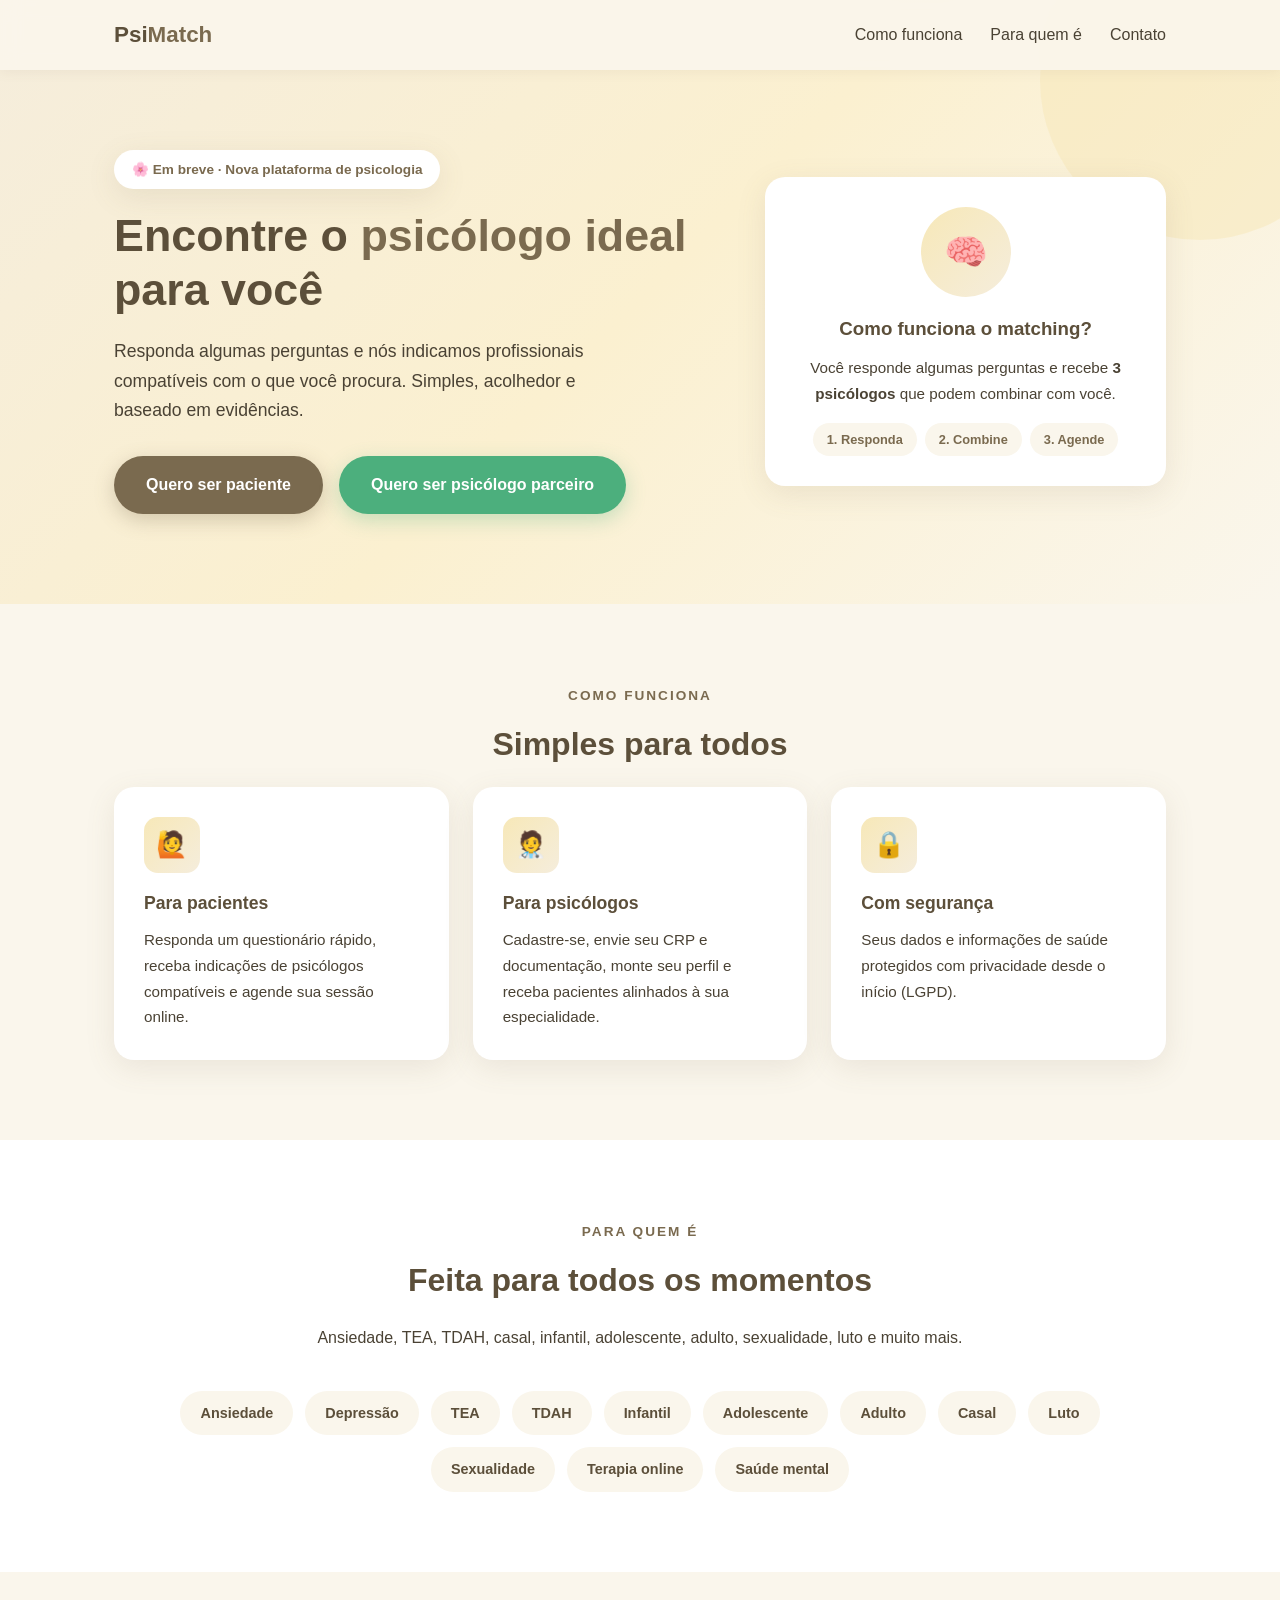
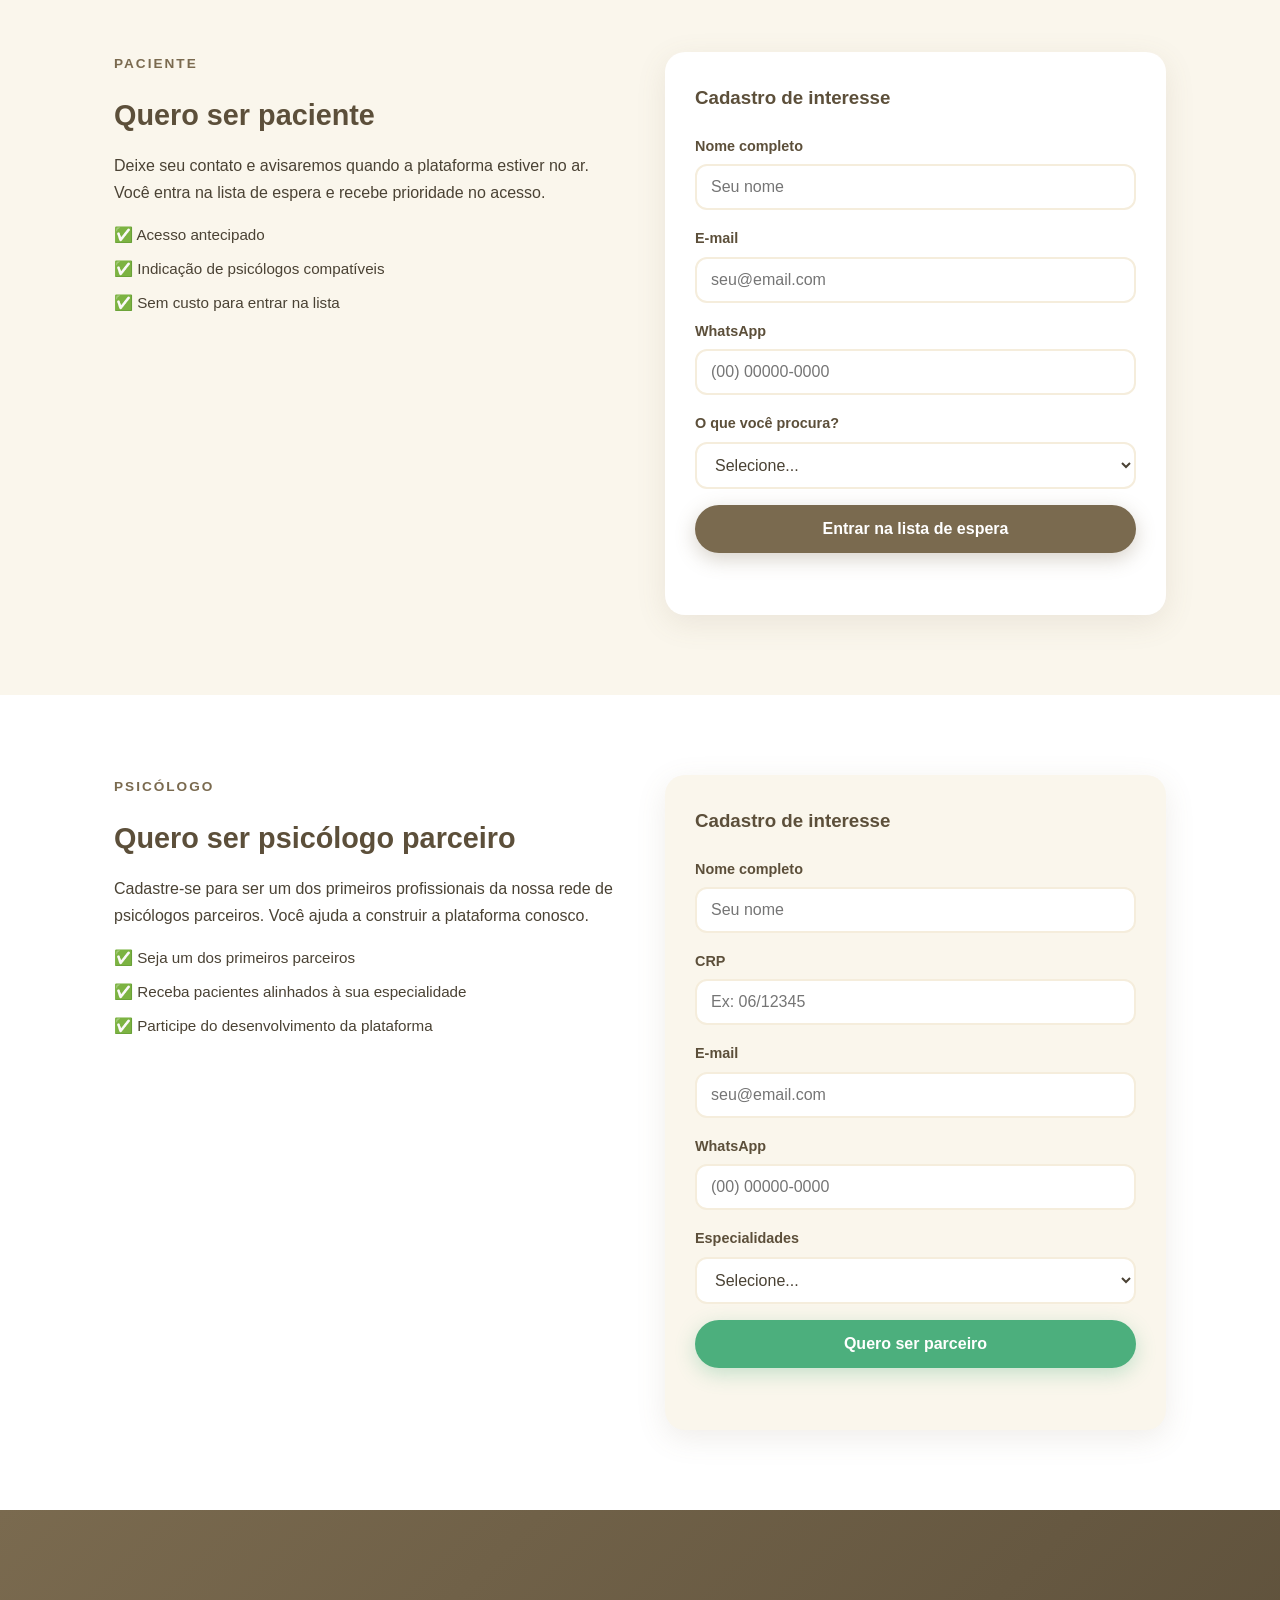
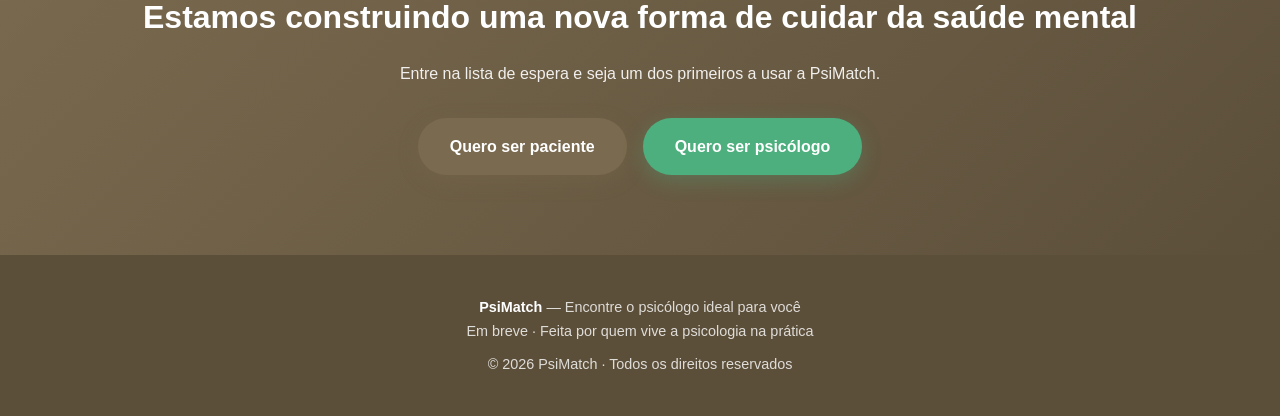
==== index.html @ 3a292c50 "Primeira versão" ====
<!DOCTYPE html>
<html lang="pt-BR">
<head>
  <meta charset="UTF-8">
  <meta name="viewport" content="width=device-width, initial-scale=1.0">
  <title>PsiMatch | Encontre o psicólogo ideal para você</title>
  <meta name="description" content="Estamos criando uma nova forma de encontrar psicólogos. Cadastre-se como paciente ou psicólogo parceiro.">
  <link rel="stylesheet" href="style.css">
</head>
<body>

  <!-- NAVBAR -->
  <nav>
    <div class="nav-inner">
      <div class="logo">Psi<span>Match</span></div>
      <ul class="nav-links">
        <li><a href="#como-funciona">Como funciona</a></li>
        <li><a href="#para-quem">Para quem é</a></li>
        <li><a href="#contato">Contato</a></li>
      </ul>
    </div>
  </nav>

  <!-- HERO -->
  <header class="hero">
    <div class="container hero-inner">
      <div class="hero-texto">
        <span class="hero-badge">🌸 Em breve · Nova plataforma de psicologia</span>
        <h1>Encontre o <em>psicólogo ideal</em> para você</h1>
        <p>Responda algumas perguntas e nós indicamos profissionais compatíveis com o que você procura. Simples, acolhedor e baseado em evidências.</p>
        <div class="hero-cta">
          <a href="#form-paciente" class="btn btn-primario">Quero ser paciente</a>
          <a href="#form-psicologo" class="btn btn-secundario">Quero ser psicólogo parceiro</a>
        </div>
      </div>
      <div class="hero-card">
        <div class="avatar">🧠</div>
        <h3>Como funciona o matching?</h3>
        <p>Você responde algumas perguntas e recebe <strong>3 psicólogos</strong> que podem combinar com você.</p>
        <div class="mini-passos">
          <span>1. Responda</span>
          <span>2. Combine</span>
          <span>3. Agende</span>
        </div>
      </div>
    </div>
  </header>

  <!-- COMO FUNCIONA -->
  <section id="como-funciona" class="como-funciona">
    <div class="container">
      <p class="section-tag">Como funciona</p>
      <h2 class="section-title">Simples para todos</h2>
      <div class="cards">
        <div class="card">
          <div class="icone">🙋</div>
          <h4>Para pacientes</h4>
          <p>Responda um questionário rápido, receba indicações de psicólogos compatíveis e agende sua sessão online.</p>
        </div>
        <div class="card">
          <div class="icone">🧑‍⚕️</div>
          <h4>Para psicólogos</h4>
          <p>Cadastre-se, envie seu CRP e documentação, monte seu perfil e receba pacientes alinhados à sua especialidade.</p>
        </div>
        <div class="card">
          <div class="icone">🔒</div>
          <h4>Com segurança</h4>
          <p>Seus dados e informações de saúde protegidos com privacidade desde o início (LGPD).</p>
        </div>
      </div>
    </div>
  </section>

  <!-- PARA QUEM É -->
  <section id="para-quem" class="para-quem">
    <div class="container">
      <p class="section-tag">Para quem é</p>
      <h2 class="section-title">Feita para todos os momentos</h2>
      <p class="section-sub">Ansiedade, TEA, TDAH, casal, infantil, adolescente, adulto, sexualidade, luto e muito mais.</p>
      <div class="tags">
        <span>Ansiedade</span><span>Depressão</span><span>TEA</span><span>TDAH</span>
        <span>Infantil</span><span>Adolescente</span><span>Adulto</span><span>Casal</span>
        <span>Luto</span><span>Sexualidade</span><span>Terapia online</span><span>Saúde mental</span>
      </div>
    </div>
  </section>

  <!-- FORMULÁRIO PACIENTE -->
  <section id="form-paciente" class="form-section">
    <div class="container form-grid">
      <div class="form-info">
        <p class="section-tag">Paciente</p>
        <h2>Quero ser paciente</h2>
        <p>Deixe seu contato e avisaremos quando a plataforma estiver no ar. Você entra na lista de espera e recebe prioridade no acesso.</p>
        <ul class="beneficios">
          <li>✅ Acesso antecipado</li>
          <li>✅ Indicação de psicólogos compatíveis</li>
          <li>✅ Sem custo para entrar na lista</li>
        </ul>
      </div>
      <form id="formPaciente" class="form-card">
        <h3>Cadastro de interesse</h3>
        <label>Nome completo <input type="text" id="pacNome" placeholder="Seu nome" required></label>
        <label>E-mail <input type="email" id="pacEmail" placeholder="seu@email.com" required></label>
        <label>WhatsApp <input type="tel" id="pacWhats" placeholder="(00) 00000-0000" required></label>
        <label>O que você procura?
          <select id="pacMotivo">
            <option value="">Selecione...</option>
            <option>Ansiedade</option>
            <option>Depressão</option>
            <option>TEA (autismo)</option>
            <option>TDAH</option>
            <option>Atendimento infantil</option>
            <option>Atendimento adolescente</option>
            <option>Terapia de casal</option>
            <option>Outro</option>
          </select>
        </label>
        <button type="submit" class="btn btn-primario btn-full">Entrar na lista de espera</button>
        <p class="form-msg" id="msgPaciente"></p>
      </form>
    </div>
  </section>

  <!-- FORMULÁRIO PSICÓLOGO -->
  <section id="form-psicologo" class="form-section form-section-alt">
    <div class="container form-grid">
      <div class="form-info">
        <p class="section-tag">Psicólogo</p>
        <h2>Quero ser psicólogo parceiro</h2>
        <p>Cadastre-se para ser um dos primeiros profissionais da nossa rede de psicólogos parceiros. Você ajuda a construir a plataforma conosco.</p>
        <ul class="beneficios">
          <li>✅ Seja um dos primeiros parceiros</li>
          <li>✅ Receba pacientes alinhados à sua especialidade</li>
          <li>✅ Participe do desenvolvimento da plataforma</li>
        </ul>
      </div>
      <form id="formPsicologo" class="form-card">
        <h3>Cadastro de interesse</h3>
        <label>Nome completo <input type="text" id="psiNome" placeholder="Seu nome" required></label>
        <label>CRP <input type="text" id="psiCrp" placeholder="Ex: 06/12345" required></label>
        <label>E-mail <input type="email" id="psiEmail" placeholder="seu@email.com" required></label>
        <label>WhatsApp <input type="tel" id="psiWhats" placeholder="(00) 00000-0000" required></label>
        <label>Especialidades
          <select id="psiEsp">
            <option value="">Selecione...</option>
            <option>Saúde mental</option>
            <option>TEA (autismo)</option>
            <option>ABA</option>
            <option>Infantil</option>
            <option>Adolescente</option>
            <option>Casal</option>
            <option>Outro</option>
          </select>
        </label>
        <button type="submit" class="btn btn-secundario btn-full">Quero ser parceiro</button>
        <p class="form-msg" id="msgPsicologo"></p>
      </form>
    </div>
  </section>

  <!-- CTA FINAL -->
  <section class="cta">
    <div class="container">
      <h2>Estamos construindo uma nova forma de cuidar da saúde mental</h2>
      <p>Entre na lista de espera e seja um dos primeiros a usar a PsiMatch.</p>
      <div class="hero-cta" style="justify-content:center;">
        <a href="#form-paciente" class="btn btn-primario">Quero ser paciente</a>
        <a href="#form-psicologo" class="btn btn-secundario">Quero ser psicólogo</a>
      </div>
    </div>
  </section>

  <!-- RODAPÉ -->
  <footer id="contato">
    <div class="container">
      <p><strong>PsiMatch</strong> — Encontre o psicólogo ideal para você</p>
      <p>Em breve · Feita por quem vive a psicologia na prática</p>
      <p style="margin-top:8px;">© 2026 PsiMatch · Todos os direitos reservados</p>
    </div>
  </footer>

  <script src="script.js"></script>
</body>
</html>
---- style.css ----
:root {
  --bege: #F5EDDC;
  --bege-claro: #FAF6EC;
  --amarelo: #F7E8B8;
  --amarelo-suave: #FBF0D0;
  --marrom: #7A6A4F;
  --marrom-escuro: #5C4F3A;
  --texto: #4A4234;
  --branco: #FFFFFF;
  --verde: #4CAF7D;
  --sombra: 0 8px 30px rgba(122, 106, 79, 0.12);
  --raio: 20px;
}

* { margin: 0; padding: 0; box-sizing: border-box; }
html { scroll-behavior: smooth; }

body {
  font-family: 'Segoe UI', 'Helvetica Neue', Arial, sans-serif;
  color: var(--texto);
  background: var(--bege-claro);
  line-height: 1.7;
  overflow-x: hidden;
}

.container { max-width: 1100px; margin: 0 auto; padding: 0 24px; }

/* NAVBAR */
nav {
  position: fixed; top: 0; left: 0; right: 0;
  background: rgba(250, 246, 236, 0.92);
  backdrop-filter: blur(10px);
  z-index: 1000;
  box-shadow: 0 2px 12px rgba(122, 106, 79, 0.08);
}
.nav-inner {
  display: flex; align-items: center; justify-content: space-between;
  padding: 16px 24px; max-width: 1100px; margin: 0 auto;
}
.logo { font-size: 1.4rem; font-weight: 800; color: var(--marrom-escuro); }
.logo span { color: var(--marrom); }
.nav-links { display: flex; gap: 28px; list-style: none; }
.nav-links a { text-decoration: none; color: var(--texto); font-weight: 500; transition: color .3s; }
.nav-links a:hover { color: var(--marrom); }

/* HERO */
.hero {
  padding: 150px 0 90px;
  background: linear-gradient(135deg, var(--bege) 0%, var(--amarelo-suave) 50%, var(--bege-claro) 100%);
  position: relative; overflow: hidden;
}
.hero::before {
  content: ''; position: absolute; width: 320px; height: 320px;
  background: rgba(247, 232, 184, 0.5); border-radius: 50%;
  top: -80px; right: -80px;
}
.hero-inner {
  position: relative; z-index: 2;
  display: grid; grid-template-columns: 1.2fr 0.8fr; gap: 50px; align-items: center;
}
.hero-badge {
  display: inline-block; background: var(--branco); color: var(--marrom);
  padding: 8px 18px; border-radius: 50px; font-size: .85rem; font-weight: 600;
  margin-bottom: 20px; box-shadow: var(--sombra);
}
.hero h1 { font-size: 2.8rem; line-height: 1.2; color: var(--marrom-escuro); margin-bottom: 20px; font-weight: 800; }
.hero h1 em { font-style: normal; color: var(--marrom); }
.hero p { font-size: 1.1rem; max-width: 520px; margin-bottom: 30px; }
.hero-cta { display: flex; gap: 16px; flex-wrap: wrap; }

.btn {
  display: inline-block; padding: 15px 32px; border-radius: 50px;
  text-decoration: none; font-weight: 600; font-size: 1rem; border: none; cursor: pointer;
  transition: transform .2s, box-shadow .3s;
}
.btn:hover { transform: translateY(-2px); }
.btn-primario { background: var(--marrom); color: #fff; box-shadow: 0 6px 20px rgba(122,106,79,.3); }
.btn-primario:hover { background: var(--marrom-escuro); }
.btn-secundario { background: var(--verde); color: #fff; box-shadow: 0 6px 20px rgba(76,175,125,.3); }
.btn-secundario:hover { background: #3d8f68; }
.btn-full { width: 100%; text-align: center; }

.hero-card {
  background: var(--branco); border-radius: var(--raio); padding: 30px;
  box-shadow: var(--sombra); text-align: center;
}
.hero-card .avatar {
  width: 90px; height: 90px; border-radius: 50%;
  background: linear-gradient(135deg, var(--amarelo), var(--bege));
  margin: 0 auto 16px; display: flex; align-items: center; justify-content: center;
  font-size: 2.2rem; color: var(--marrom);
}
.hero-card h3 { color: var(--marrom-escuro); margin-bottom: 10px; }
.hero-card p { font-size: .95rem; margin-bottom: 16px; }
.mini-passos { display: flex; gap: 8px; justify-content: center; flex-wrap: wrap; }
.mini-passos span {
  background: var(--bege-claro); padding: 6px 14px; border-radius: 50px;
  font-size: .8rem; font-weight: 600; color: var(--marrom);
}

/* SEÇÕES */
section { padding: 80px 0; }
.section-tag {
  text-align: center; color: var(--marrom); font-weight: 700;
  text-transform: uppercase; letter-spacing: 2px; font-size: .85rem; margin-bottom: 10px;
}
.section-title { text-align: center; font-size: 2rem; color: var(--marrom-escuro); margin-bottom: 16px; font-weight: 800; }
.section-sub { text-align: center; max-width: 650px; margin: 0 auto 40px; }

/* COMO FUNCIONA */
.cards { display: grid; grid-template-columns: repeat(3, 1fr); gap: 24px; }
.card {
  background: var(--branco); border-radius: var(--raio); padding: 30px;
  box-shadow: var(--sombra); transition: transform .3s;
}
.card:hover { transform: translateY(-6px); }
.card .icone {
  width: 56px; height: 56px; border-radius: 14px;
  background: linear-gradient(135deg, var(--amarelo), var(--bege));
  display: flex; align-items: center; justify-content: center;
  font-size: 1.6rem; margin-bottom: 16px;
}
.card h4 { color: var(--marrom-escuro); margin-bottom: 8px; font-size: 1.1rem; }
.card p { font-size: .95rem; }

/* PARA QUEM É */
.para-quem { background: var(--branco); }
.tags { display: flex; flex-wrap: wrap; gap: 12px; justify-content: center; }
.tags span {
  background: var(--bege-claro); color: var(--marrom-escuro);
  padding: 10px 20px; border-radius: 50px; font-weight: 600; font-size: .9rem;
}

/* FORMULÁRIOS */
.form-section { background: var(--bege-claro); }
.form-section-alt { background: var(--branco); }
.form-grid { display: grid; grid-template-columns: 1fr 1fr; gap: 50px; align-items: start; }
.form-info .section-tag { text-align: left; }
.form-info h2 { font-size: 1.8rem; color: var(--marrom-escuro); margin-bottom: 12px; }
.form-info p { margin-bottom: 16px; }
.beneficios { list-style: none; }
.beneficios li { margin-bottom: 8px; font-size: .95rem; }
.form-card {
  background: var(--branco); border-radius: var(--raio); padding: 30px;
  box-shadow: var(--sombra);
}
.form-section-alt .form-card { background: var(--bege-claro); }
.form-card h3 { color: var(--marrom-escuro); margin-bottom: 20px; }
.form-card label { display: block; margin-bottom: 16px; font-weight: 600; font-size: .9rem; color: var(--marrom-escuro); }
.form-card input, .form-card select {
  width: 100%; padding: 12px 14px; margin-top: 6px;
  border: 2px solid var(--bege); border-radius: 12px;
  font-size: 1rem; font-family: inherit; background: var(--branco); color: var(--texto);
  transition: border-color .3s;
}
.form-card input:focus, .form-card select:focus { outline: none; border-color: var(--marrom); }
.form-msg { margin-top: 12px; font-weight: 600; font-size: .9rem; text-align: center; min-height: 20px; }
.form-msg.sucesso { color: var(--verde); }
.form-msg.erro { color: #c0392b; }

/* CTA FINAL */
.cta {
  background: linear-gradient(135deg, var(--marrom) 0%, var(--marrom-escuro) 100%);
  text-align: center; padding: 80px 0;
}
.cta h2 { color: #fff; font-size: 2rem; margin-bottom: 16px; font-weight: 800; }
.cta p { color: rgba(255,255,255,.9); max-width: 600px; margin: 0 auto 30px; }

/* RODAPÉ */
footer {
  background: var(--marrom-escuro); color: rgba(255,255,255,.8);
  padding: 40px 0; text-align: center; font-size: .9rem;
}
footer strong { color: #fff; }

/* RESPONSIVO */
@media (max-width: 900px) {
  .hero-inner, .form-grid { grid-template-columns: 1fr; }
  .hero { padding: 120px 0 60px; text-align: center; }
  .hero p { margin: 0 auto 30px; }
  .hero-cta { justify-content: center; }
  .cards { grid-template-columns: 1fr; }
  .nav-links { display: none; }
  .hero h1 { font-size: 2.1rem; }
}
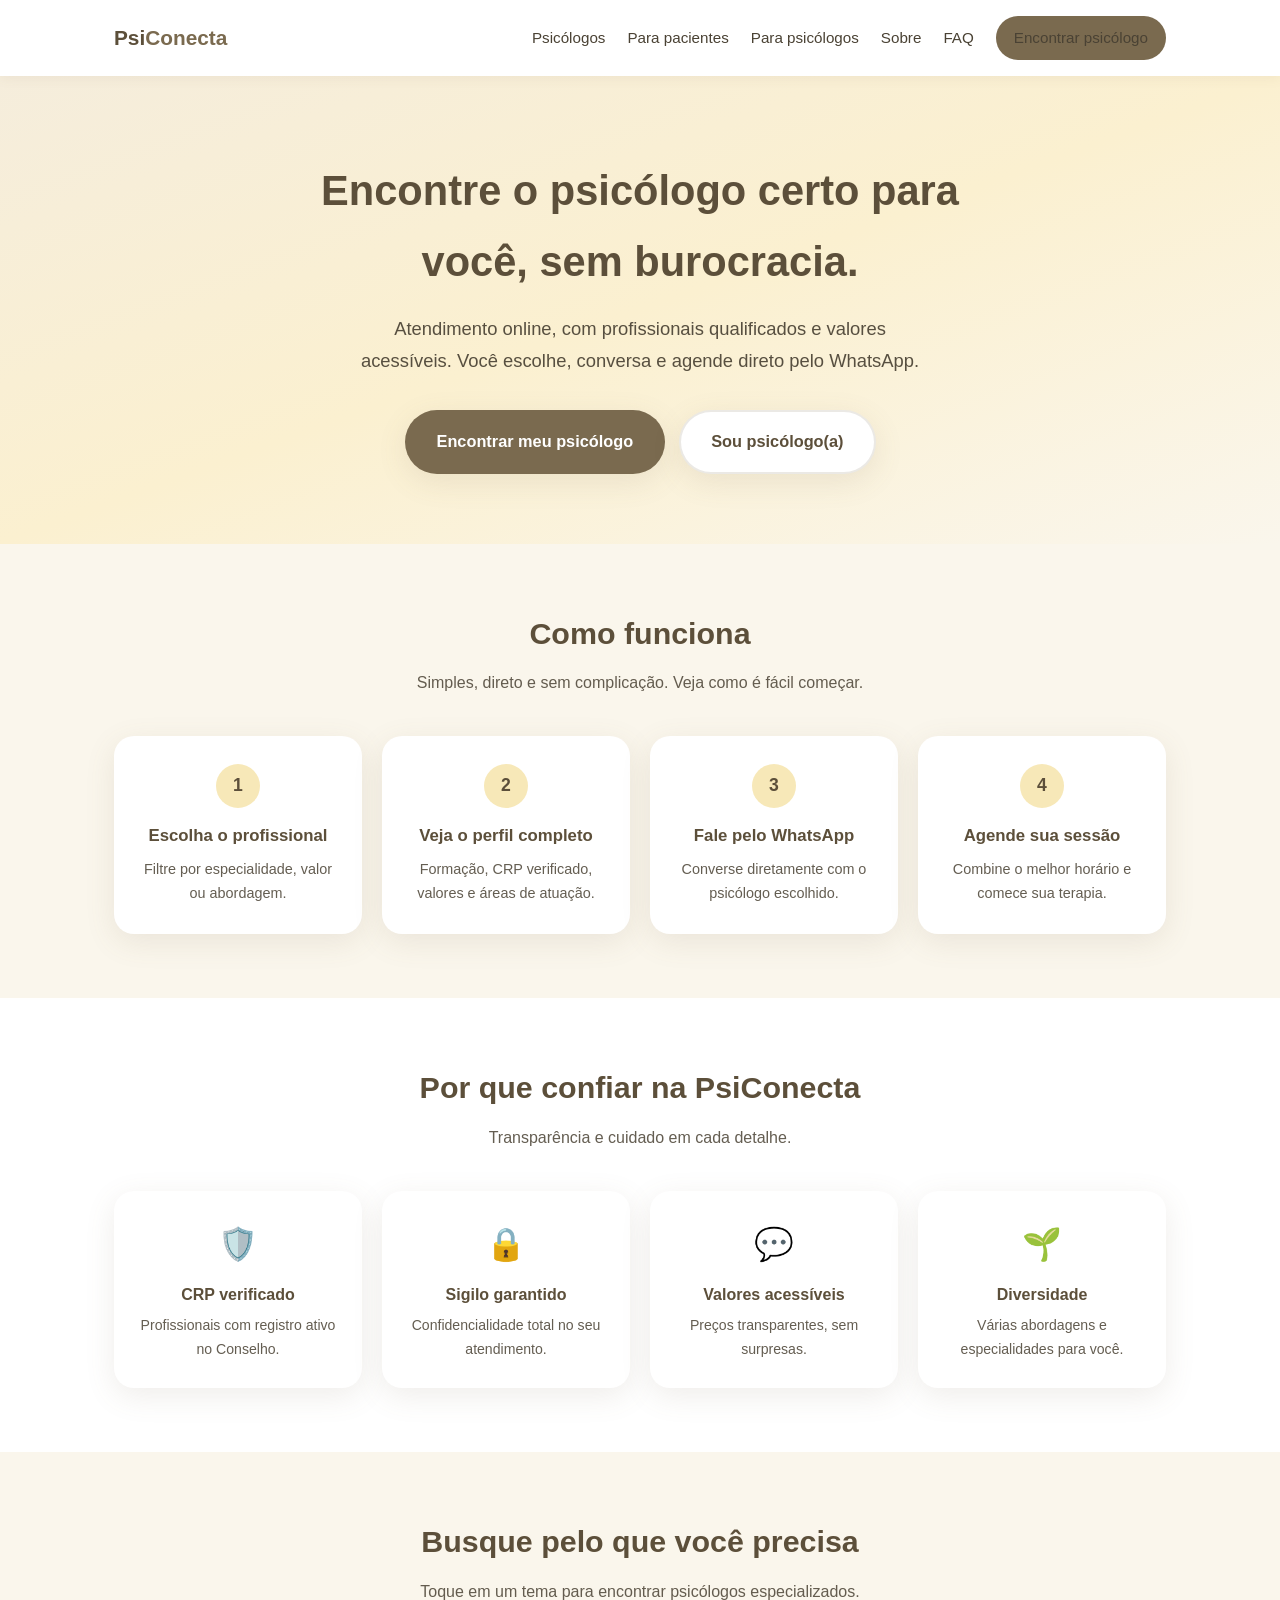
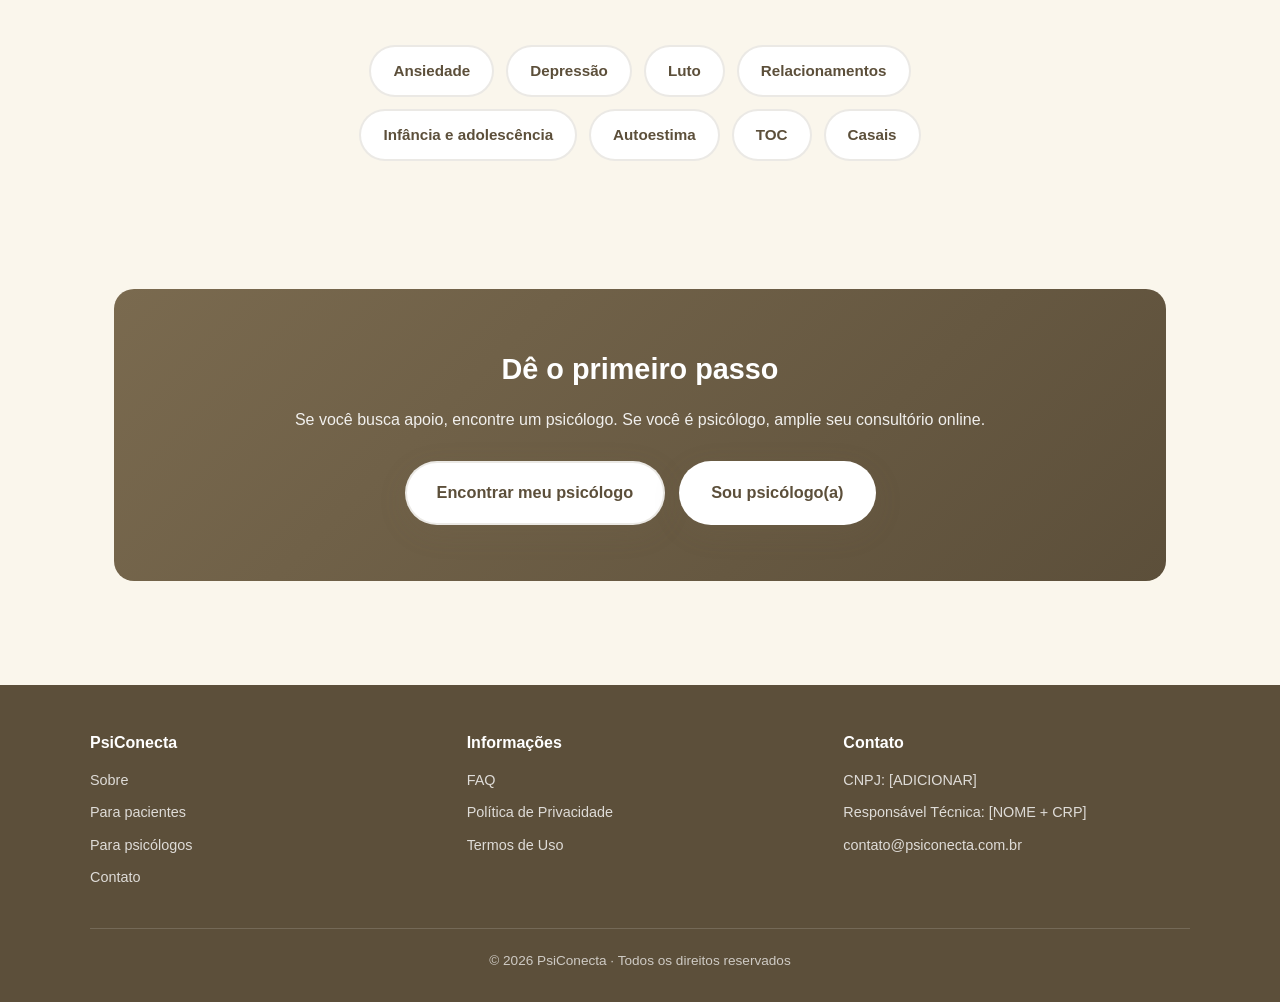
==== commit 3a23d694: "plataforma 1" ====
--- a/index.html
+++ b/index.html
@@ -3,183 +3,418 @@
 <head>
   <meta charset="UTF-8">
   <meta name="viewport" content="width=device-width, initial-scale=1.0">
-  <title>PsiMatch | Encontre o psicólogo ideal para você</title>
-  <meta name="description" content="Estamos criando uma nova forma de encontrar psicólogos. Cadastre-se como paciente ou psicólogo parceiro.">
-  <link rel="stylesheet" href="style.css">
+  <title>PsiConecta — Encontre o psicólogo certo para você</title>
+  <meta name="description" content="PsiConecta conecta pacientes a psicólogos com CRP verificado. Atendimento online, valores acessíveis e sem burocracia.">
+  <style>
+    :root {
+      --bege: #F5EDDC;
+      --bege-claro: #FAF6EC;
+      --amarelo: #F7E8B8;
+      --amarelo-suave: #FBF0D0;
+      --marrom: #7A6A4F;
+      --marrom-escuro: #5C4F3A;
+      --texto: #4A4234;
+      --branco: #FFFFFF;
+      --verde-whats: #25D366;
+      --verde-whats-escuro: #1DA851;
+      --sombra: 0 8px 30px rgba(122, 106, 79, 0.12);
+      --raio: 20px;
+    }
+    * { margin: 0; padding: 0; box-sizing: border-box; }
+    html { scroll-behavior: smooth; }
+    body {
+      font-family: 'Segoe UI', 'Helvetica Neue', Arial, sans-serif;
+      color: var(--texto);
+      background: var(--bege-claro);
+      line-height: 1.7;
+      overflow-x: hidden;
+    }
+    .container { max-width: 1100px; margin: 0 auto; padding: 0 24px; }
+
+    /* ===== NAVBAR ===== */
+    header {
+      background: var(--branco);
+      box-shadow: 0 2px 12px rgba(122, 106, 79, 0.08);
+      position: sticky;
+      top: 0;
+      z-index: 100;
+    }
+    .nav {
+      display: flex;
+      align-items: center;
+      justify-content: space-between;
+      padding: 16px 24px;
+      max-width: 1100px;
+      margin: 0 auto;
+    }
+    .logo {
+      font-weight: 800;
+      font-size: 1.3rem;
+      color: var(--marrom-escuro);
+      text-decoration: none;
+    }
+    .logo span { color: var(--marrom); }
+    .nav-links { display: flex; align-items: center; gap: 22px; }
+    .nav-links a {
+      color: var(--texto);
+      text-decoration: none;
+      font-weight: 500;
+      font-size: 0.95rem;
+    }
+    .nav-links a:hover { color: var(--marrom-escuro); }
+    .btn-nav {
+      background: var(--marrom);
+      color: #fff;
+      padding: 9px 18px;
+      border-radius: 50px;
+      font-weight: 600;
+      text-decoration: none;
+      font-size: 0.92rem;
+    }
+    .btn-nav:hover { background: var(--marrom-escuro); }
+
+    /* ===== HERO ===== */
+    .hero {
+      background: linear-gradient(160deg, var(--bege) 0%, var(--amarelo-suave) 50%, var(--bege-claro) 100%);
+      text-align: center;
+      padding: 80px 24px 70px;
+    }
+    .hero h1 {
+      font-size: 2.6rem;
+      font-weight: 800;
+      color: var(--marrom-escuro);
+      max-width: 700px;
+      margin: 0 auto 16px;
+    }
+    .hero p {
+      font-size: 1.15rem;
+      color: var(--texto);
+      max-width: 560px;
+      margin: 0 auto 34px;
+      opacity: 0.92;
+    }
+    .hero-botoes {
+      display: flex;
+      gap: 14px;
+      justify-content: center;
+      flex-wrap: wrap;
+    }
+    .btn {
+      display: inline-flex;
+      align-items: center;
+      justify-content: center;
+      gap: 8px;
+      padding: 16px 30px;
+      border-radius: 50px;
+      font-weight: 600;
+      font-size: 1.02rem;
+      text-decoration: none;
+      border: 2px solid transparent;
+      transition: transform 0.2s, box-shadow 0.3s, background 0.3s;
+    }
+    .btn:hover { transform: translateY(-2px); }
+    .btn-marrom { background: var(--marrom); color: #fff; box-shadow: var(--sombra); }
+    .btn-marrom:hover { background: var(--marrom-escuro); }
+    .btn-branco {
+      background: var(--branco);
+      color: var(--marrom-escuro);
+      box-shadow: var(--sombra);
+      border-color: rgba(122, 106, 79, 0.15);
+    }
+    .btn-branco:hover { box-shadow: 0 10px 30px rgba(122, 106, 79, 0.2); }
+
+    /* ===== SEÇÕES ===== */
+    section { padding: 64px 0; }
+    .titulo-secao {
+      text-align: center;
+      font-size: 1.9rem;
+      font-weight: 800;
+      color: var(--marrom-escuro);
+      margin-bottom: 10px;
+    }
+    .subtitulo-secao {
+      text-align: center;
+      color: var(--texto);
+      opacity: 0.85;
+      max-width: 600px;
+      margin: 0 auto 40px;
+    }
+
+    /* Como funciona */
+    .passos {
+      display: grid;
+      grid-template-columns: repeat(4, 1fr);
+      gap: 20px;
+    }
+    .passo {
+      background: var(--branco);
+      border-radius: var(--raio);
+      padding: 28px 22px;
+      box-shadow: var(--sombra);
+      text-align: center;
+    }
+    .passo .num {
+      width: 44px;
+      height: 44px;
+      border-radius: 50%;
+      background: var(--amarelo);
+      color: var(--marrom-escuro);
+      font-weight: 800;
+      display: flex;
+      align-items: center;
+      justify-content: center;
+      margin: 0 auto 14px;
+      font-size: 1.1rem;
+    }
+    .passo h3 { color: var(--marrom-escuro); font-size: 1.05rem; margin-bottom: 6px; }
+    .passo p { font-size: 0.9rem; opacity: 0.85; }
+
+    /* Diferenciais */
+    .diferenciais {
+      display: grid;
+      grid-template-columns: repeat(4, 1fr);
+      gap: 20px;
+    }
+    .diferencial {
+      background: var(--branco);
+      border-radius: var(--raio);
+      padding: 26px 22px;
+      box-shadow: var(--sombra);
+      text-align: center;
+    }
+    .diferencial .icone { font-size: 2rem; margin-bottom: 10px; }
+    .diferencial h3 { color: var(--marrom-escuro); font-size: 1rem; margin-bottom: 6px; }
+    .diferencial p { font-size: 0.88rem; opacity: 0.85; }
+
+    /* Chips de busca */
+    .chips {
+      display: flex;
+      flex-wrap: wrap;
+      justify-content: center;
+      gap: 12px;
+      max-width: 760px;
+      margin: 0 auto;
+    }
+    .chip {
+      background: var(--branco);
+      border: 2px solid rgba(122, 106, 79, 0.15);
+      border-radius: 50px;
+      padding: 11px 22px;
+      font-size: 0.95rem;
+      font-weight: 600;
+      color: var(--marrom-escuro);
+      text-decoration: none;
+      transition: background 0.2s, color 0.2s;
+    }
+    .chip:hover { background: var(--marrom); color: #fff; }
+
+    /* Chamada final */
+    .chamada-final {
+      background: linear-gradient(135deg, var(--marrom) 0%, var(--marrom-escuro) 100%);
+      color: #fff;
+      text-align: center;
+      border-radius: var(--raio);
+      padding: 56px 30px;
+    }
+    .chamada-final h2 { color: #fff; font-size: 1.8rem; margin-bottom: 12px; }
+    .chamada-final p { color: rgba(255,255,255,0.9); margin-bottom: 28px; }
+    .chamada-final .btn-branco { background: #fff; }
+    .chamada-final .btn-branco:hover { box-shadow: 0 10px 30px rgba(0,0,0,0.25); }
+
+    /* ===== FOOTER ===== */
+    footer {
+      background: var(--marrom-escuro);
+      color: rgba(255,255,255,0.85);
+      padding: 44px 24px 30px;
+      margin-top: 40px;
+    }
+    .footer-grid {
+      max-width: 1100px;
+      margin: 0 auto;
+      display: grid;
+      grid-template-columns: repeat(3, 1fr);
+      gap: 30px;
+    }
+    .footer-col h4 { color: #fff; margin-bottom: 12px; font-size: 1rem; }
+    .footer-col a {
+      display: block;
+      color: rgba(255,255,255,0.8);
+      text-decoration: none;
+      font-size: 0.9rem;
+      margin-bottom: 8px;
+    }
+    .footer-col a:hover { color: #fff; }
+    .footer-base {
+      max-width: 1100px;
+      margin: 30px auto 0;
+      padding-top: 20px;
+      border-top: 1px solid rgba(255,255,255,0.15);
+      font-size: 0.85rem;
+      text-align: center;
+      color: rgba(255,255,255,0.7);
+    }
+
+    /* ===== RESPONSIVO ===== */
+    @media (max-width: 800px) {
+      .passos, .diferenciais { grid-template-columns: 1fr 1fr; }
+      .hero h1 { font-size: 2rem; }
+      .nav-links { gap: 14px; }
+      .nav-links a:not(.btn-nav) { display: none; }
+    }
+    @media (max-width: 520px) {
+      .passos, .diferenciais, .footer-grid { grid-template-columns: 1fr; }
+      .hero h1 { font-size: 1.7rem; }
+    }
+  </style>
 </head>
 <body>
 
   <!-- NAVBAR -->
-  <nav>
-    <div class="nav-inner">
-      <div class="logo">Psi<span>Match</span></div>
-      <ul class="nav-links">
-        <li><a href="#como-funciona">Como funciona</a></li>
-        <li><a href="#para-quem">Para quem é</a></li>
-        <li><a href="#contato">Contato</a></li>
-      </ul>
-    </div>
-  </nav>
+  <header>
+    <nav class="nav">
+      <a class="logo" href="index.html">Psi<span>Conecta</span></a>
+      <div class="nav-links">
+        <a href="psicologos.html">Psicólogos</a>
+        <a href="para-pacientes.html">Para pacientes</a>
+        <a href="para-psicologos.html">Para psicólogos</a>
+        <a href="sobre.html">Sobre</a>
+        <a href="faq.html">FAQ</a>
+        <a class="btn-nav" href="psicologos.html">Encontrar psicólogo</a>
+      </div>
+    </nav>
+  </header>
 
   <!-- HERO -->
-  <header class="hero">
-    <div class="container hero-inner">
-      <div class="hero-texto">
-        <span class="hero-badge">🌸 Em breve · Nova plataforma de psicologia</span>
-        <h1>Encontre o <em>psicólogo ideal</em> para você</h1>
-        <p>Responda algumas perguntas e nós indicamos profissionais compatíveis com o que você procura. Simples, acolhedor e baseado em evidências.</p>
-        <div class="hero-cta">
-          <a href="#form-paciente" class="btn btn-primario">Quero ser paciente</a>
-          <a href="#form-psicologo" class="btn btn-secundario">Quero ser psicólogo parceiro</a>
-        </div>
-      </div>
-      <div class="hero-card">
-        <div class="avatar">🧠</div>
-        <h3>Como funciona o matching?</h3>
-        <p>Você responde algumas perguntas e recebe <strong>3 psicólogos</strong> que podem combinar com você.</p>
-        <div class="mini-passos">
-          <span>1. Responda</span>
-          <span>2. Combine</span>
-          <span>3. Agende</span>
-        </div>
-      </div>
-    </div>
-  </header>
+  <section class="hero">
+    <div class="container">
+      <h1>Encontre o psicólogo certo para você, sem burocracia.</h1>
+      <p>Atendimento online, com profissionais qualificados e valores acessíveis. Você escolhe, conversa e agende direto pelo WhatsApp.</p>
+      <div class="hero-botoes">
+        <a class="btn btn-marrom" href="psicologos.html">Encontrar meu psicólogo</a>
+        <a class="btn btn-branco" href="para-psicologos.html">Sou psicólogo(a)</a>
+      </div>
+    </div>
+  </section>
 
   <!-- COMO FUNCIONA -->
-  <section id="como-funciona" class="como-funciona">
+  <section>
     <div class="container">
-      <p class="section-tag">Como funciona</p>
-      <h2 class="section-title">Simples para todos</h2>
-      <div class="cards">
-        <div class="card">
-          <div class="icone">🙋</div>
-          <h4>Para pacientes</h4>
-          <p>Responda um questionário rápido, receba indicações de psicólogos compatíveis e agende sua sessão online.</p>
-        </div>
-        <div class="card">
-          <div class="icone">🧑‍⚕️</div>
-          <h4>Para psicólogos</h4>
-          <p>Cadastre-se, envie seu CRP e documentação, monte seu perfil e receba pacientes alinhados à sua especialidade.</p>
-        </div>
-        <div class="card">
+      <h2 class="titulo-secao">Como funciona</h2>
+      <p class="subtitulo-secao">Simples, direto e sem complicação. Veja como é fácil começar.</p>
+      <div class="passos">
+        <div class="passo">
+          <div class="num">1</div>
+          <h3>Escolha o profissional</h3>
+          <p>Filtre por especialidade, valor ou abordagem.</p>
+        </div>
+        <div class="passo">
+          <div class="num">2</div>
+          <h3>Veja o perfil completo</h3>
+          <p>Formação, CRP verificado, valores e áreas de atuação.</p>
+        </div>
+        <div class="passo">
+          <div class="num">3</div>
+          <h3>Fale pelo WhatsApp</h3>
+          <p>Converse diretamente com o psicólogo escolhido.</p>
+        </div>
+        <div class="passo">
+          <div class="num">4</div>
+          <h3>Agende sua sessão</h3>
+          <p>Combine o melhor horário e comece sua terapia.</p>
+        </div>
+      </div>
+    </div>
+  </section>
+
+  <!-- DIFERENCIAIS -->
+  <section style="background: var(--branco);">
+    <div class="container">
+      <h2 class="titulo-secao">Por que confiar na PsiConecta</h2>
+      <p class="subtitulo-secao">Transparência e cuidado em cada detalhe.</p>
+      <div class="diferenciais">
+        <div class="diferencial">
+          <div class="icone">🛡️</div>
+          <h3>CRP verificado</h3>
+          <p>Profissionais com registro ativo no Conselho.</p>
+        </div>
+        <div class="diferencial">
           <div class="icone">🔒</div>
-          <h4>Com segurança</h4>
-          <p>Seus dados e informações de saúde protegidos com privacidade desde o início (LGPD).</p>
+          <h3>Sigilo garantido</h3>
+          <p>Confidencialidade total no seu atendimento.</p>
+        </div>
+        <div class="diferencial">
+          <div class="icone">💬</div>
+          <h3>Valores acessíveis</h3>
+          <p>Preços transparentes, sem surpresas.</p>
+        </div>
+        <div class="diferencial">
+          <div class="icone">🌱</div>
+          <h3>Diversidade</h3>
+          <p>Várias abordagens e especialidades para você.</p>
         </div>
       </div>
     </div>
   </section>
 
-  <!-- PARA QUEM É -->
-  <section id="para-quem" class="para-quem">
+  <!-- BUSCA POR ESPECIALIDADE -->
+  <section>
     <div class="container">
-      <p class="section-tag">Para quem é</p>
-      <h2 class="section-title">Feita para todos os momentos</h2>
-      <p class="section-sub">Ansiedade, TEA, TDAH, casal, infantil, adolescente, adulto, sexualidade, luto e muito mais.</p>
-      <div class="tags">
-        <span>Ansiedade</span><span>Depressão</span><span>TEA</span><span>TDAH</span>
-        <span>Infantil</span><span>Adolescente</span><span>Adulto</span><span>Casal</span>
-        <span>Luto</span><span>Sexualidade</span><span>Terapia online</span><span>Saúde mental</span>
+      <h2 class="titulo-secao">Busque pelo que você precisa</h2>
+      <p class="subtitulo-secao">Toque em um tema para encontrar psicólogos especializados.</p>
+      <div class="chips">
+        <a class="chip" href="psicologos.html">Ansiedade</a>
+        <a class="chip" href="psicologos.html">Depressão</a>
+        <a class="chip" href="psicologos.html">Luto</a>
+        <a class="chip" href="psicologos.html">Relacionamentos</a>
+        <a class="chip" href="psicologos.html">Infância e adolescência</a>
+        <a class="chip" href="psicologos.html">Autoestima</a>
+        <a class="chip" href="psicologos.html">TOC</a>
+        <a class="chip" href="psicologos.html">Casais</a>
       </div>
     </div>
   </section>
 
-  <!-- FORMULÁRIO PACIENTE -->
-  <section id="form-paciente" class="form-section">
-    <div class="container form-grid">
-      <div class="form-info">
-        <p class="section-tag">Paciente</p>
-        <h2>Quero ser paciente</h2>
-        <p>Deixe seu contato e avisaremos quando a plataforma estiver no ar. Você entra na lista de espera e recebe prioridade no acesso.</p>
-        <ul class="beneficios">
-          <li>✅ Acesso antecipado</li>
-          <li>✅ Indicação de psicólogos compatíveis</li>
-          <li>✅ Sem custo para entrar na lista</li>
-        </ul>
-      </div>
-      <form id="formPaciente" class="form-card">
-        <h3>Cadastro de interesse</h3>
-        <label>Nome completo <input type="text" id="pacNome" placeholder="Seu nome" required></label>
-        <label>E-mail <input type="email" id="pacEmail" placeholder="seu@email.com" required></label>
-        <label>WhatsApp <input type="tel" id="pacWhats" placeholder="(00) 00000-0000" required></label>
-        <label>O que você procura?
-          <select id="pacMotivo">
-            <option value="">Selecione...</option>
-            <option>Ansiedade</option>
-            <option>Depressão</option>
-            <option>TEA (autismo)</option>
-            <option>TDAH</option>
-            <option>Atendimento infantil</option>
-            <option>Atendimento adolescente</option>
-            <option>Terapia de casal</option>
-            <option>Outro</option>
-          </select>
-        </label>
-        <button type="submit" class="btn btn-primario btn-full">Entrar na lista de espera</button>
-        <p class="form-msg" id="msgPaciente"></p>
-      </form>
+  <!-- CHAMADA FINAL -->
+  <section>
+    <div class="container">
+      <div class="chamada-final">
+        <h2>Dê o primeiro passo</h2>
+        <p>Se você busca apoio, encontre um psicólogo. Se você é psicólogo, amplie seu consultório online.</p>
+        <div class="hero-botoes">
+          <a class="btn btn-branco" href="psicologos.html">Encontrar meu psicólogo</a>
+          <a class="btn btn-marrom" href="para-psicologos.html" style="background:#fff;color:var(--marrom-escuro);">Sou psicólogo(a)</a>
+        </div>
+      </div>
     </div>
   </section>
 
-  <!-- FORMULÁRIO PSICÓLOGO -->
-  <section id="form-psicologo" class="form-section form-section-alt">
-    <div class="container form-grid">
-      <div class="form-info">
-        <p class="section-tag">Psicólogo</p>
-        <h2>Quero ser psicólogo parceiro</h2>
-        <p>Cadastre-se para ser um dos primeiros profissionais da nossa rede de psicólogos parceiros. Você ajuda a construir a plataforma conosco.</p>
-        <ul class="beneficios">
-          <li>✅ Seja um dos primeiros parceiros</li>
-          <li>✅ Receba pacientes alinhados à sua especialidade</li>
-          <li>✅ Participe do desenvolvimento da plataforma</li>
-        </ul>
-      </div>
-      <form id="formPsicologo" class="form-card">
-        <h3>Cadastro de interesse</h3>
-        <label>Nome completo <input type="text" id="psiNome" placeholder="Seu nome" required></label>
-        <label>CRP <input type="text" id="psiCrp" placeholder="Ex: 06/12345" required></label>
-        <label>E-mail <input type="email" id="psiEmail" placeholder="seu@email.com" required></label>
-        <label>WhatsApp <input type="tel" id="psiWhats" placeholder="(00) 00000-0000" required></label>
-        <label>Especialidades
-          <select id="psiEsp">
-            <option value="">Selecione...</option>
-            <option>Saúde mental</option>
-            <option>TEA (autismo)</option>
-            <option>ABA</option>
-            <option>Infantil</option>
-            <option>Adolescente</option>
-            <option>Casal</option>
-            <option>Outro</option>
-          </select>
-        </label>
-        <button type="submit" class="btn btn-secundario btn-full">Quero ser parceiro</button>
-        <p class="form-msg" id="msgPsicologo"></p>
-      </form>
-    </div>
-  </section>
-
-  <!-- CTA FINAL -->
-  <section class="cta">
-    <div class="container">
-      <h2>Estamos construindo uma nova forma de cuidar da saúde mental</h2>
-      <p>Entre na lista de espera e seja um dos primeiros a usar a PsiMatch.</p>
-      <div class="hero-cta" style="justify-content:center;">
-        <a href="#form-paciente" class="btn btn-primario">Quero ser paciente</a>
-        <a href="#form-psicologo" class="btn btn-secundario">Quero ser psicólogo</a>
-      </div>
-    </div>
-  </section>
-
-  <!-- RODAPÉ -->
-  <footer id="contato">
-    <div class="container">
-      <p><strong>PsiMatch</strong> — Encontre o psicólogo ideal para você</p>
-      <p>Em breve · Feita por quem vive a psicologia na prática</p>
-      <p style="margin-top:8px;">© 2026 PsiMatch · Todos os direitos reservados</p>
+  <!-- FOOTER -->
+  <footer>
+    <div class="footer-grid">
+      <div class="footer-col">
+        <h4>PsiConecta</h4>
+        <a href="sobre.html">Sobre</a>
+        <a href="para-pacientes.html">Para pacientes</a>
+        <a href="para-psicologos.html">Para psicólogos</a>
+        <a href="contato.html">Contato</a>
+      </div>
+      <div class="footer-col">
+        <h4>Informações</h4>
+        <a href="faq.html">FAQ</a>
+        <a href="politica.html">Política de Privacidade</a>
+        <a href="termos.html">Termos de Uso</a>
+      </div>
+      <div class="footer-col">
+        <h4>Contato</h4>
+        <a href="#">CNPJ: [ADICIONAR]</a>
+        <a href="#">Responsável Técnica: [NOME + CRP]</a>
+        <a href="mailto:contato@psiconecta.com.br">contato@psiconecta.com.br</a>
+      </div>
+    </div>
+    <div class="footer-base">
+      © 2026 PsiConecta · Todos os direitos reservados
     </div>
   </footer>
 
-  <script src="script.js"></script>
 </body>
 </html>
